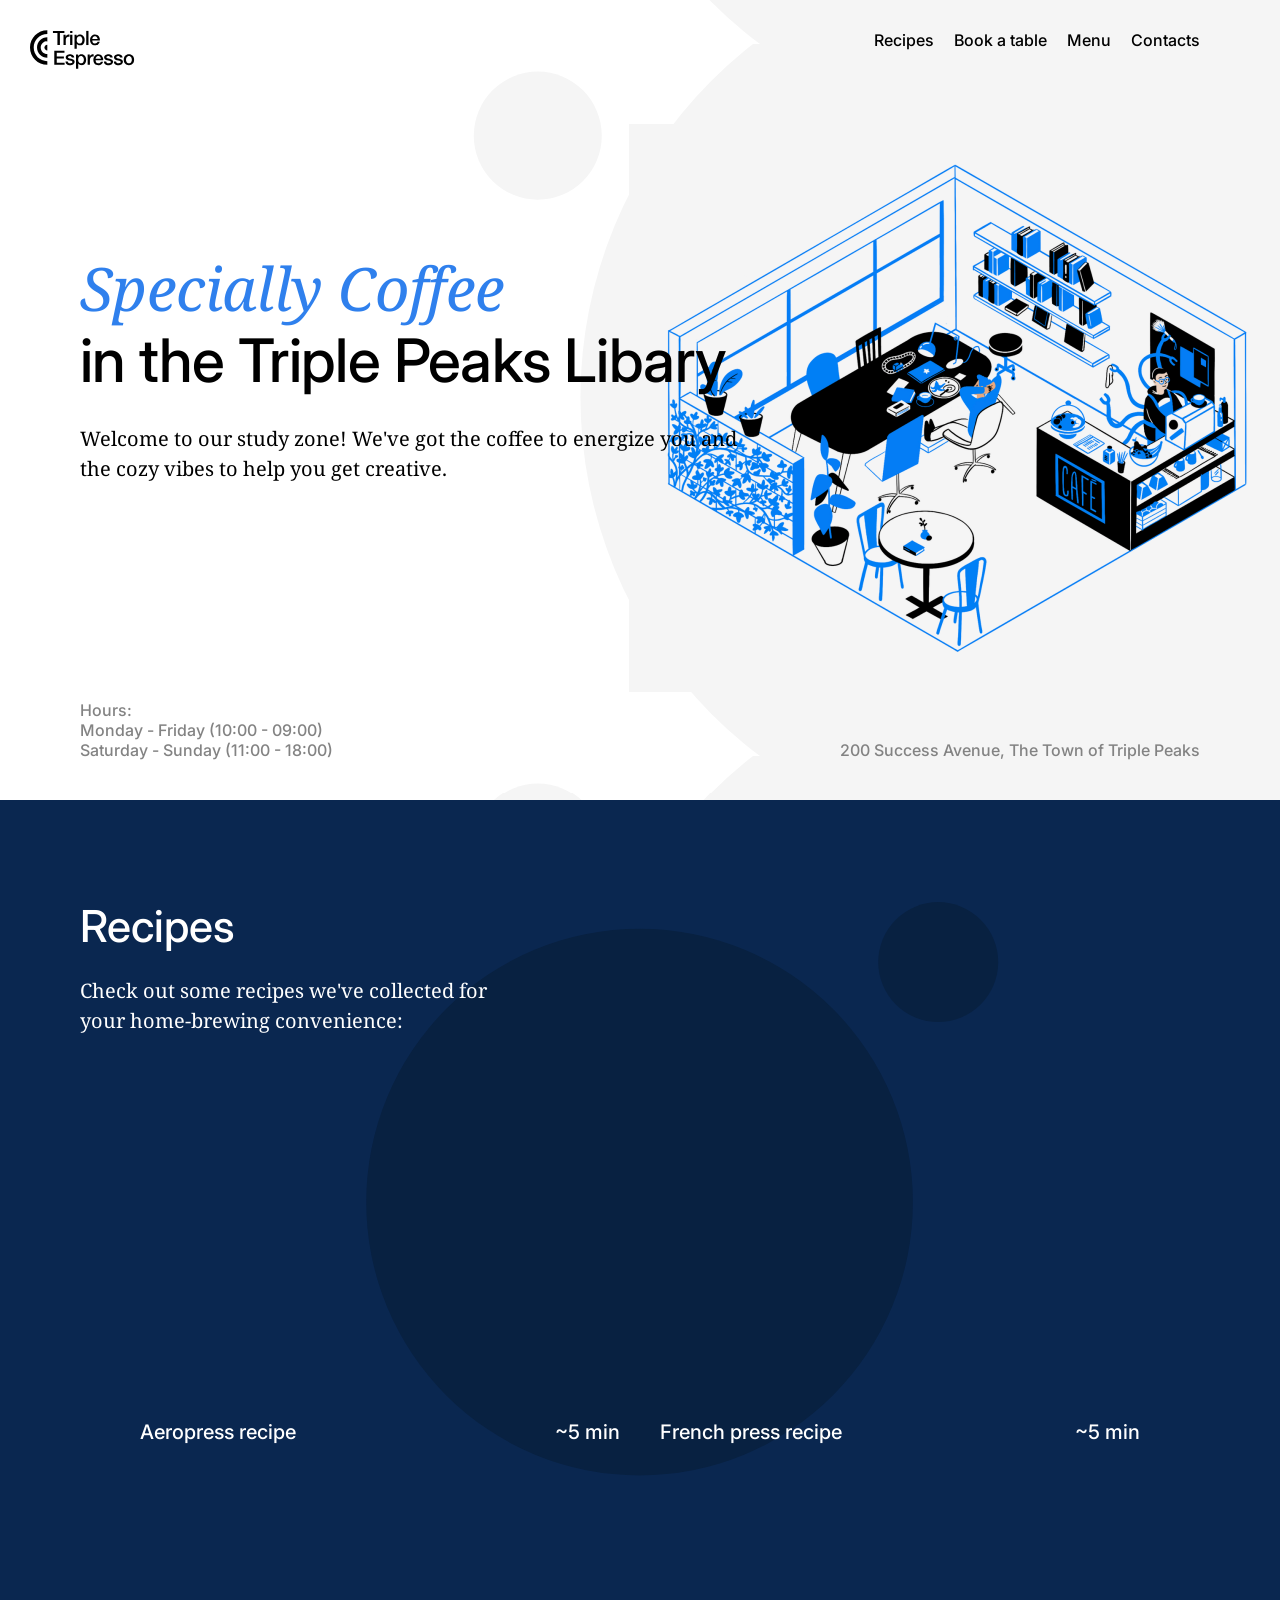
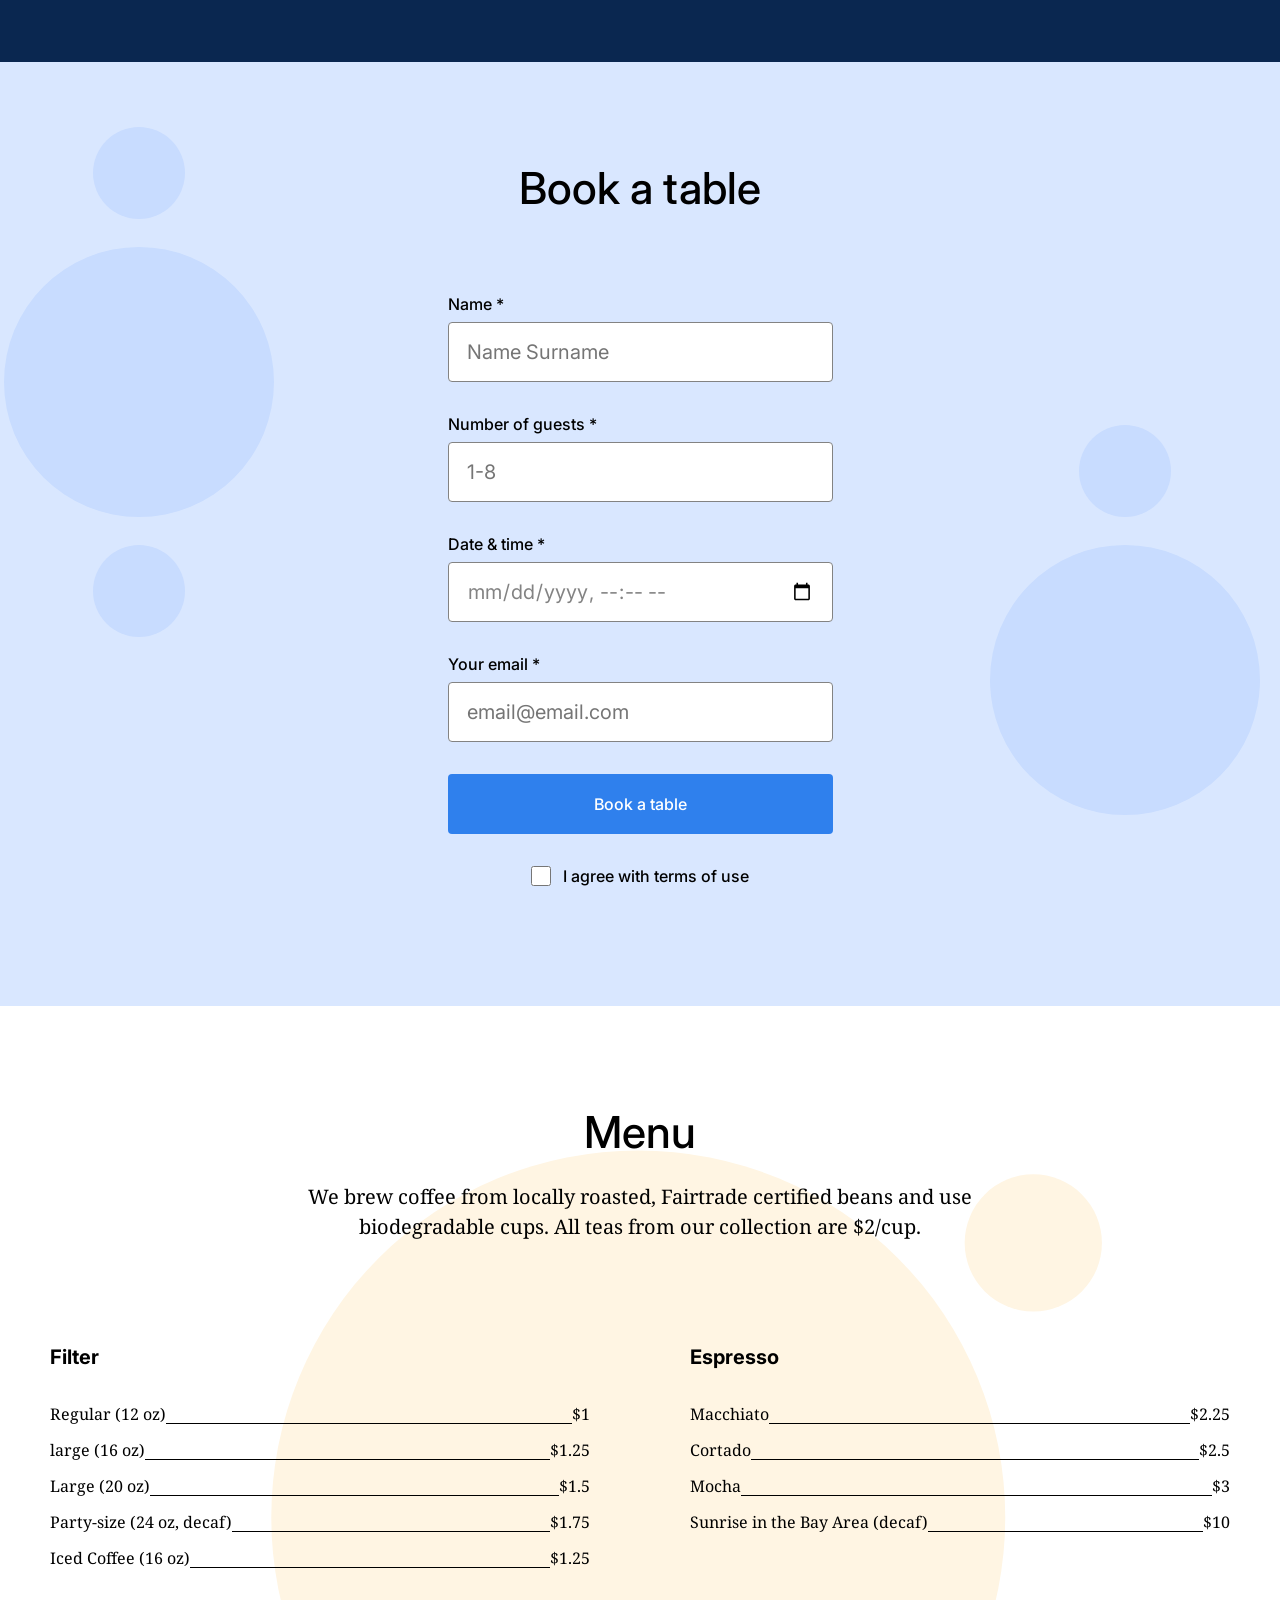
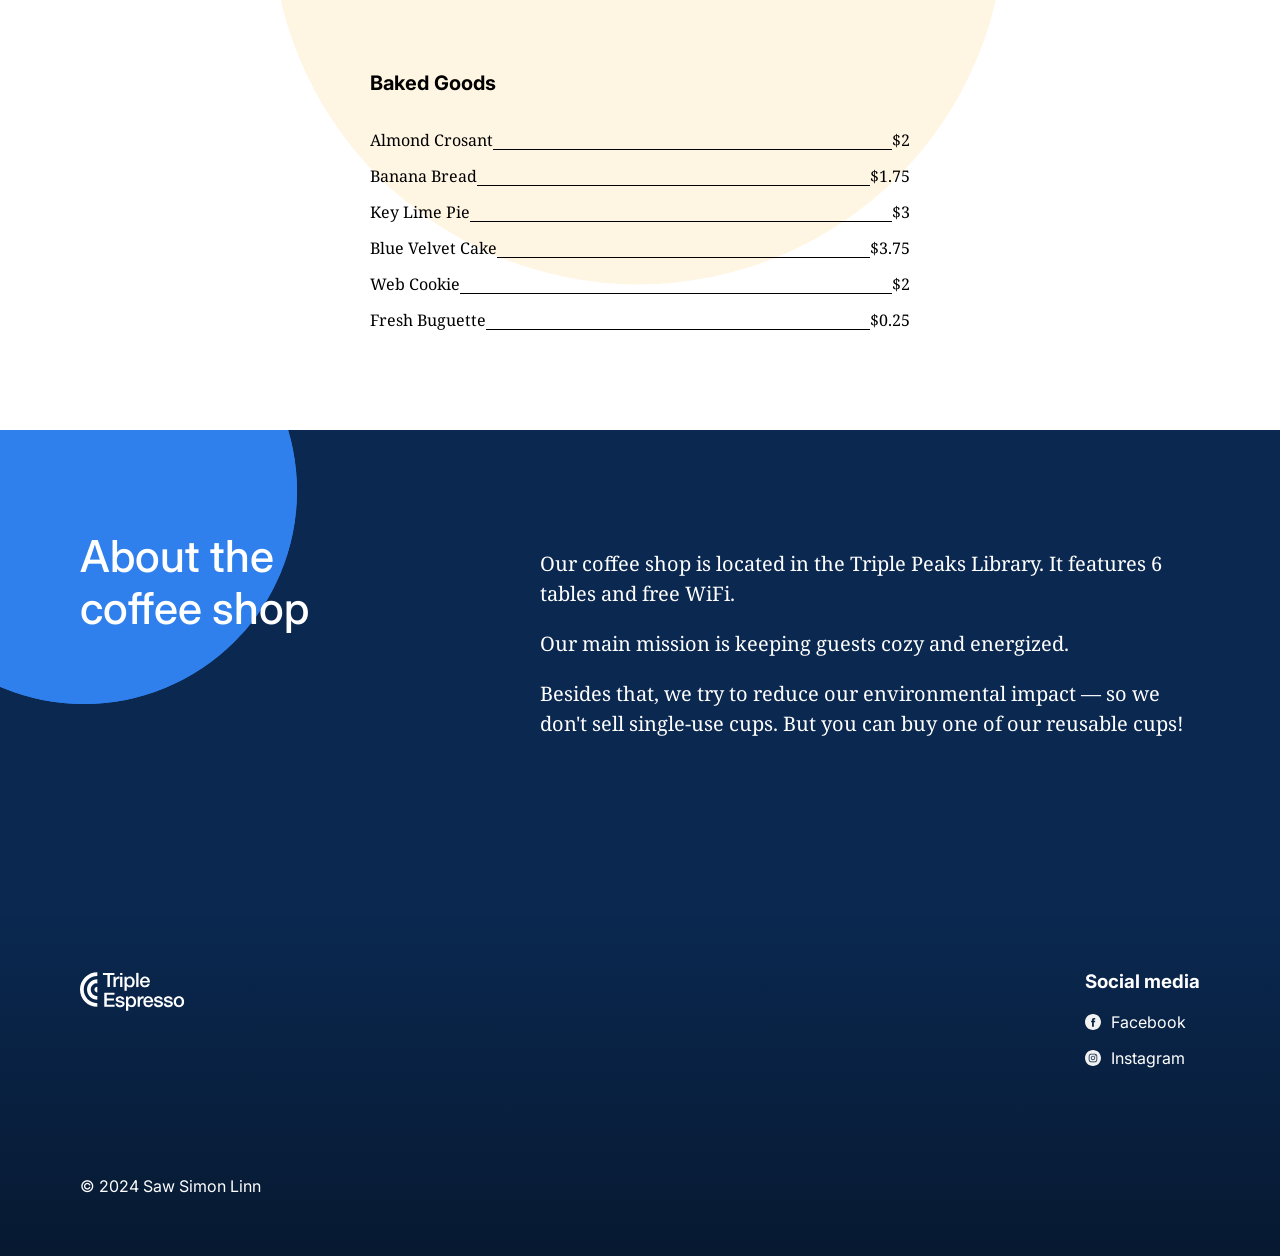
==== index.html @ 08f8cc11 "Add files via upload" ====
<!DOCTYPE html>
<html lang="en">
  <head>
    <meta charset="UTF-8" />
    <meta name="viewport" content="width=device-width, initial-scale=1.0" />
    <meta name="description" content="Coffee Shop Landing Page" />
    <meta name="author" content="Saw Simon Linn" />
    <meta name="keywords" content="HTML, CSS" />
    <link rel="stylesheet" href="./pages/index.css" />
    <link rel="icon" type="image/x-icon" href="favicon.ico" />
    <title>Coffee Shop</title>
    <link rel="preconnect" href="https://fonts.googleapis.com" />
    <link rel="preconnect" href="https://fonts.gstatic.com" crossorigin />
    <link
      href="https://fonts.googleapis.com/css2?family=Inter:wght@400;500;700&family=Noto+Serif:ital@0;1&display=swap"
      rel="stylesheet"
    />
  </head>
  <body>
    <div class="page">
      <header class="header">
        <nav class="nav">
          <img
            src="./images/logo_coffeeshop_dark.svg"
            alt="coffee shop logo"
            class="nav__logo"
          />
          <ul class="nav__links">
            <li>
              <a href="#recipes" class="nav__link">Recipes</a>
            </li>
            <li>
              <a href="#reservation" class="nav__link">Book a table</a>
            </li>
            <li>
              <a href="#menu" class="nav__link">Menu</a>
            </li>
            <li>
              <a href="#about" class="nav__link">Contacts</a>
            </li>
          </ul>
        </nav>
        <h1 class="header__title">
          <span class="header__span-accent"> Specially Coffee</span> in the
          Triple Peaks Libary
        </h1>
        <p class="header__description">
          Welcome to our study zone! We've got the coffee to energize you and
          the cozy vibes to help you get creative.
        </p>
        <img
          src="./images/inside_coffee_shop.png"
          alt="the inside view of coffee bar with library"
          class="header__image"
        />
        <div class="header__footer">
          <div class="header__paragraphs">
            <p class="header__paragraph">Hours:</p>
            <p class="header__paragraph">Monday - Friday (10:00 - 09:00)</p>
            <p class="header__paragraph">Saturday - Sunday (11:00 - 18:00)</p>
          </div>
          <p class="header__paragraph">
            200 Success Avenue, The Town of Triple Peaks
          </p>
        </div>
      </header>
      <main class="content">
        <section class="recipes" id="recipes">
          <h2 class="recipes__title">Recipes</h2>
          <p class="recipes__subtitle">
            Check out some recipes we've collected for your home-brewing
            convenience:
          </p>
          <ul class="recipes__videos">
            <li class="recipes__video">
              <iframe
                class="recipes__iframe"
                src="https://www.youtube.com/embed/j6VlT_jUVPc?si=QgY-lntQ2Mzpj3Ct"
                title="YouTube video player"
                allow="accelerometer; autoplay; clipboard-write; encrypted-media; gyroscope; picture-in-picture; web-share"
                referrerpolicy="strict-origin-when-cross-origin"
                allowfullscreen
              ></iframe>
              <p class="recipes__video-caption">
                <span>Aeropress recipe</span> ~5 min
              </p>
            </li>
            <li class="recipes__video">
              <iframe
                class="recipes__iframe"
                src="https://www.youtube.com/embed/st571DYYTR8?si=Un78NcoRBizsktrS"
                title="YouTube video player"
                allow="accelerometer; autoplay; clipboard-write; encrypted-media; gyroscope; picture-in-picture; web-share"
                referrerpolicy="strict-origin-when-cross-origin"
                allowfullscreen
              ></iframe>
              <p class="recipes__video-caption">
                <span>French press recipe</span> ~5 min
              </p>
            </li>
          </ul>
        </section>
        <section class="reservation" id="reservation">
          <h2 class="reservation__title">Book a table</h2>
          <form class="reservation__form form">
            <fieldset class="form__fieldset">
              <label for="username" class="form__label"
                >Name *
                <input
                  type="text"
                  id="username"
                  class="form__input"
                  placeholder="Name Surname"
                  required
              /></label>

              <label for="number-of-guests" class="form__label"
                >Number of guests *
                <input
                  type="number"
                  min="1"
                  max="8"
                  id="number-of-guests"
                  class="form__input"
                  placeholder="1-8"
                  required
              /></label>

              <label for="date-time" class="form__label"
                >Date & time *
                <input
                  type="datetime-local"
                  id="date-time"
                  class="form__input"
                  required
              /></label>

              <label for="your-email" class="form__label"
                >Your email *
                <input
                  type="email"
                  id="your-email"
                  class="form__input"
                  placeholder="email@email.com"
                  required
              /></label>
            </fieldset>
            <button type="submit" class="form__button">Book a table</button>
            <label class="form__label" for="book-a-table">
              <input
                type="checkbox"
                name="book-a-table"
                id="book-a-table"
                class="form__input"
              />
              I agree with terms of use
            </label>
          </form>
        </section>
        <section class="menu" id="menu">
          <h2 class="menu__title">Menu</h2>
          <p class="menu__subtitle">
            We brew coffee from locally roasted, Fairtrade certified beans and
            use biodegradable cups. All teas from our collection are $2/cup.
          </p>
          <ul class="menu__card">
            <li class="card">
              <h5 class="card__title">Filter</h5>
              <ul class="card__list">
                <li class="card__list-item">
                  Regular (12 oz)
                  <span class="card__list-divider"></span>
                  $1
                </li>
                <li class="card__list-item">
                  large (16 oz)
                  <span class="card__list-divider"></span>
                  $1.25
                </li>
                <li class="card__list-item">
                  Large (20 oz)
                  <span class="card__list-divider"></span>
                  $1.5
                </li>
                <li class="card__list-item">
                  Party-size (24 oz, decaf)
                  <span class="card__list-divider"></span>
                  $1.75
                </li>
                <li class="card__list-item">
                  Iced Coffee (16 oz)
                  <span class="card__list-divider"></span>
                  $1.25
                </li>
              </ul>
            </li>
            <li class="card">
              <h5 class="card__title">Espresso</h5>
              <ul class="card__list">
                <li class="card__list-item">
                  Macchiato
                  <span class="card__list-divider"></span>
                  $2.25
                </li>
                <li class="card__list-item">
                  Cortado
                  <span class="card__list-divider"></span>
                  $2.5
                </li>
                <li class="card__list-item">
                  Mocha
                  <span class="card__list-divider"></span>
                  $3
                </li>
                <li class="card__list-item">
                  Sunrise in the Bay Area (decaf)
                  <span class="card__list-divider"></span>
                  $10
                </li>
              </ul>
            </li>
            <li class="card">
              <h5 class="card__title">Baked Goods</h5>
              <ul class="card__list">
                <li class="card__list-item">
                  Almond Crosant
                  <span class="card__list-divider"></span>
                  $2
                </li>
                <li class="card__list-item">
                  Banana Bread
                  <span class="card__list-divider"></span>
                  $1.75
                </li>
                <li class="card__list-item">
                  Key Lime Pie
                  <span class="card__list-divider"></span>
                  $3
                </li>
                <li class="card__list-item">
                  Blue Velvet Cake
                  <span class="card__list-divider"></span>
                  $3.75
                </li>
                <li class="card__list-item">
                  Web Cookie
                  <span class="card__list-divider"></span>
                  $2
                </li>
                <li class="card__list-item">
                  Fresh Buguette
                  <span class="card__list-divider"></span>
                  $0.25
                </li>
              </ul>
            </li>
          </ul>
        </section>
        <section class="about" id="about">
          <h2 class="about__title">About the coffee shop</h2>
          <div class="about__content">
            <p class="about__paragraph">
              Our coffee shop is located in the Triple Peaks Library. It
              features 6 tables and free WiFi.
            </p>
            <p class="about__paragraph">
              Our main mission is keeping guests cozy and energized.
            </p>
            <p class="about__paragraph">
              Besides that, we try to reduce our environmental impact — so we
              don't sell single-use cups. But you can buy one of our reusable
              cups!
            </p>
          </div>
          <div class="about__circle"></div>
          <div class="about__circle about__circle_animation_blurred"></div>
        </section>
      </main>
      <footer class="footer" id="footer">
        <div class="footer__content">
          <img
            src="./images/logo_coffeeshop_light.svg"
            alt="coffee shop logo"
            class="footer__logo"
          />
          <div>
            <h3 class="footer__social-heading">Social media</h3>
            <ul class="footer__list">
              <li class="footer__list-item">
                <img
                  src="./images/facebook_white.svg"
                  alt="facebook logo"
                  class="footer__social-icon"
                />
                <a href="#" class="footer__social-link"> Facebook</a>
              </li>
              <li class="footer__list-item">
                <img
                  src="./images/instagram_white.svg"
                  alt="facebook logo"
                  class="footer__social-icon"
                />
                <a href="#" class="footer__social-link"> Instagram</a>
              </li>
            </ul>
          </div>
        </div>
        <p class="footer__copyright">&copy; 2024 Saw Simon Linn</p>
      </footer>
    </div>
  </body>
</html>
---- pages/index.css ----
@import url("../vendor/normalize.css");
@import url("../blocks/page.css");
@import url("../blocks/header.css");
@import url("../blocks/nav.css");
@import url("../blocks/recipes.css");
@import url("../blocks/reservation.css");
@import url("../blocks/form.css");
@import url("../blocks/menu.css");
@import url("../blocks/card.css");
@import url("../blocks/about.css");
@import url("../blocks/footer.css");
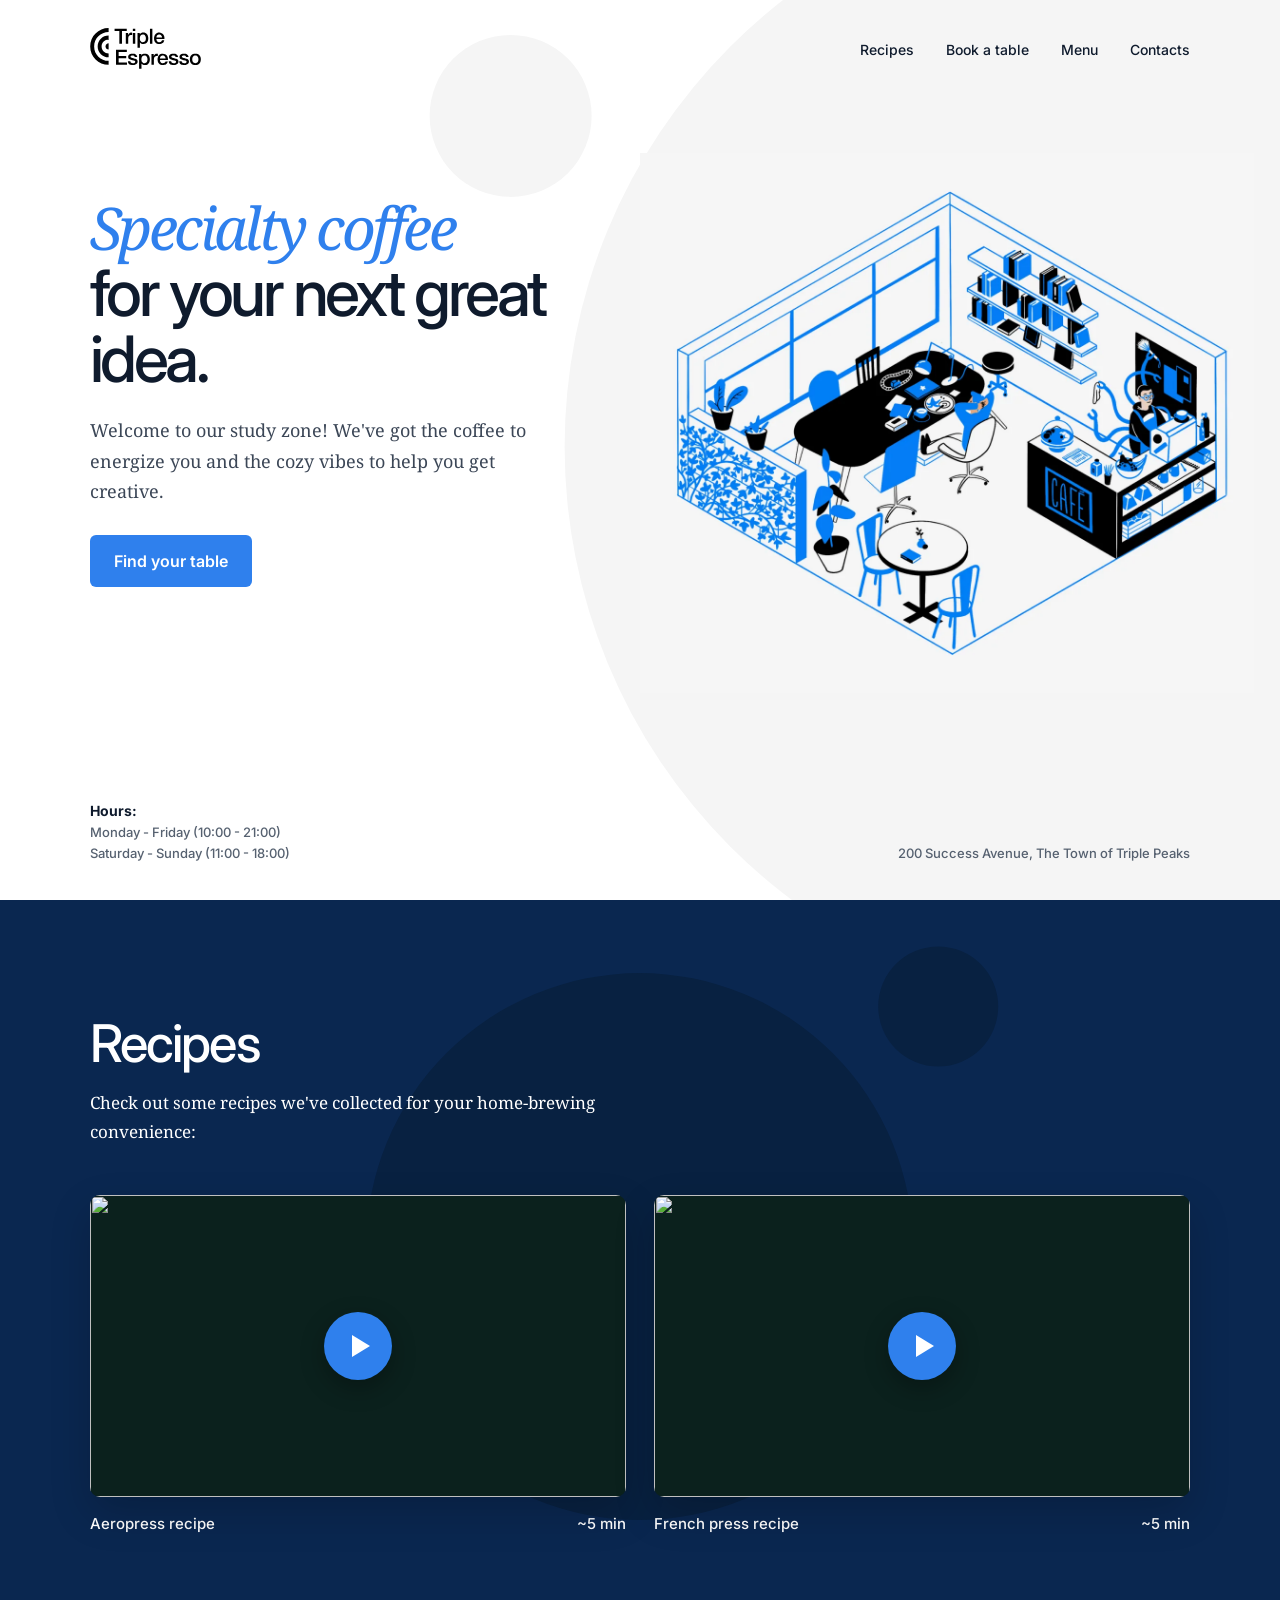
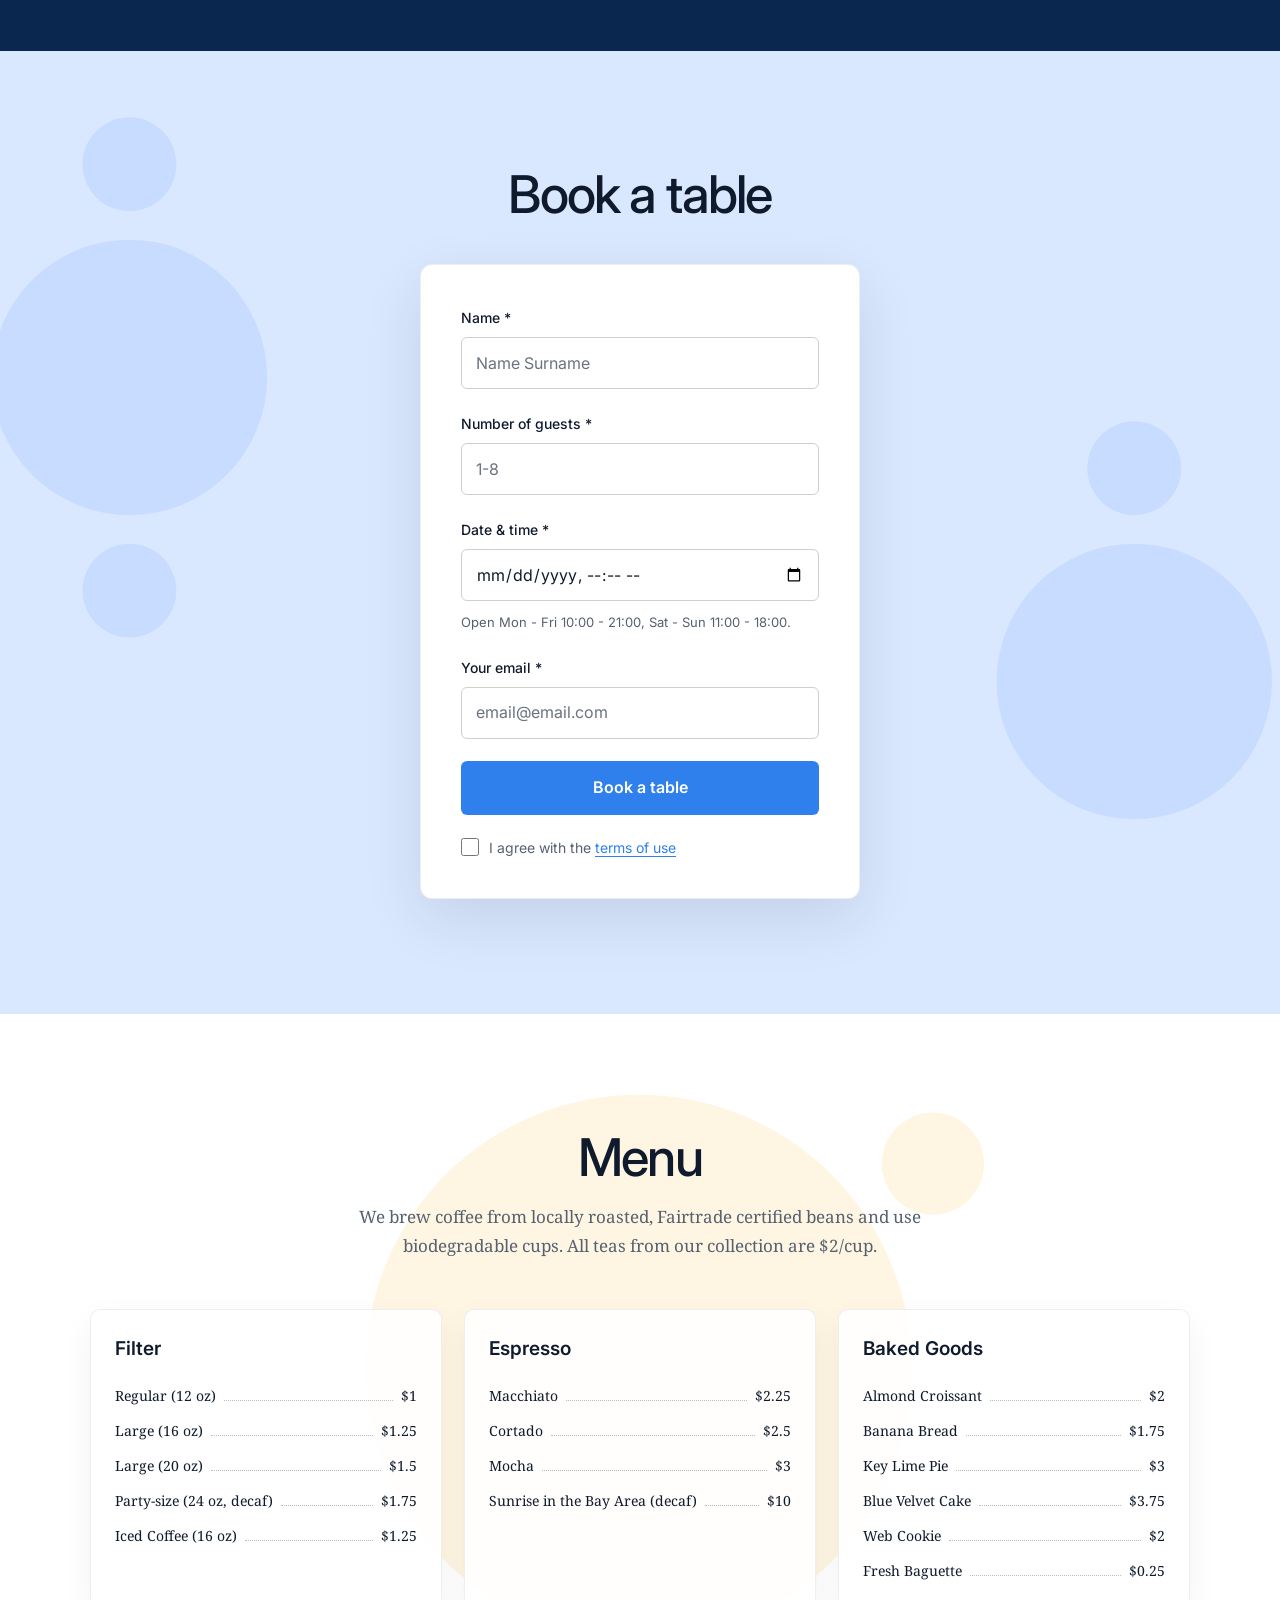
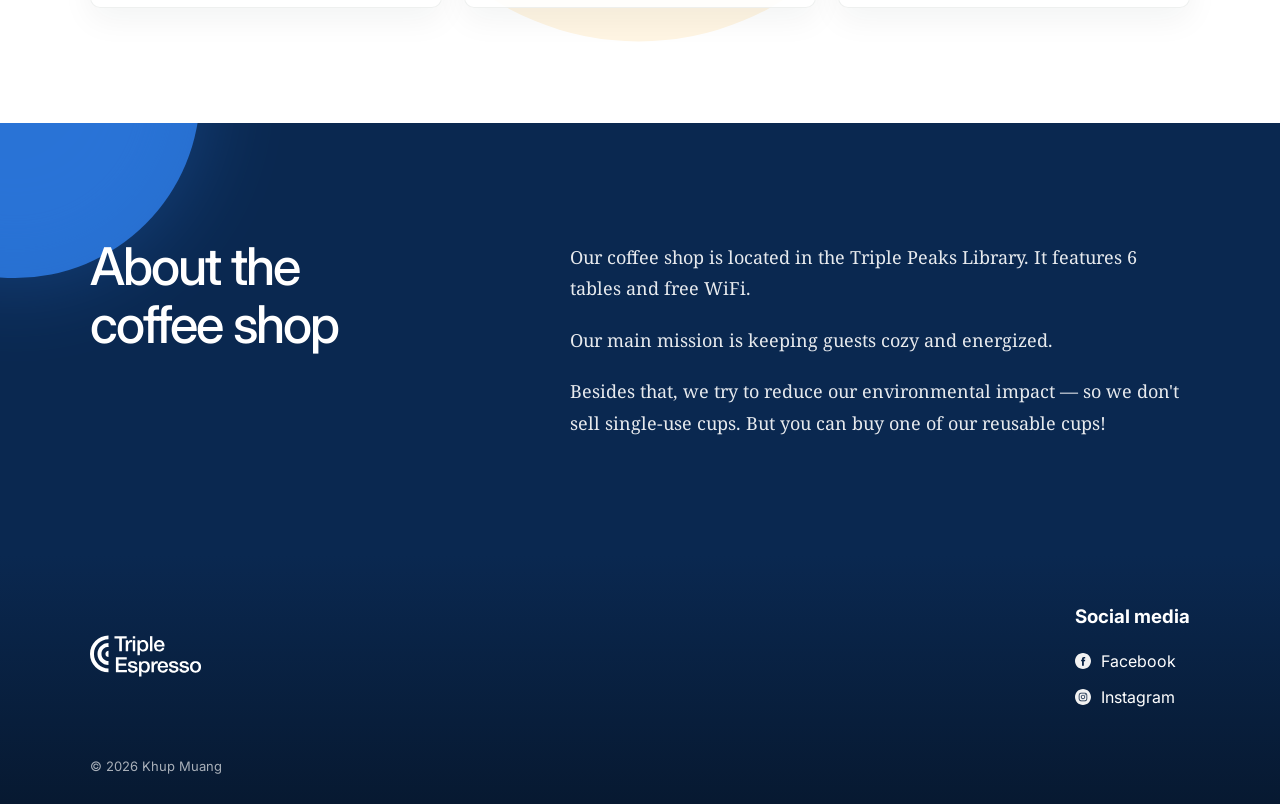
==== commit 0b8a8148: "Add files via upload" ====
--- a/index.html
+++ b/index.html
@@ -3,12 +3,24 @@
   <head>
     <meta charset="UTF-8" />
     <meta name="viewport" content="width=device-width, initial-scale=1.0" />
-    <meta name="description" content="Coffee Shop Landing Page" />
-    <meta name="author" content="Saw Simon Linn" />
-    <meta name="keywords" content="HTML, CSS" />
+    <meta
+      name="description"
+      content="Triple Espresso is a cozy coffee shop inside the Triple Peaks Library. Fairtrade coffee, fresh baked goods, free WiFi and tables you can book online."
+    />
+    <meta name="author" content="Khup Muang" />
+    <meta property="og:type" content="website" />
+    <meta property="og:site_name" content="Triple Espresso" />
+    <meta property="og:title" content="Triple Espresso | Specialty coffee for your next great idea" />
+    <meta
+      property="og:description"
+      content="A cozy study-friendly coffee shop inside the Triple Peaks Library. Browse the menu and book a table online."
+    />
+    <meta name="twitter:card" content="summary" />
+    <meta name="theme-color" content="#2f80ed" />
     <link rel="stylesheet" href="./pages/index.css" />
-    <link rel="icon" type="image/x-icon" href="favicon.ico" />
-    <title>Coffee Shop</title>
+    <link rel="icon" type="image/x-icon" href="./favicon.ico" />
+    <script src="./scripts/site.js" defer></script>
+    <title>Triple Espresso</title>
     <link rel="preconnect" href="https://fonts.googleapis.com" />
     <link rel="preconnect" href="https://fonts.gstatic.com" crossorigin />
     <link
@@ -19,13 +31,24 @@
   <body>
     <div class="page">
       <header class="header">
-        <nav class="nav">
-          <img
-            src="./images/logo_coffeeshop_dark.svg"
-            alt="coffee shop logo"
-            class="nav__logo"
-          />
-          <ul class="nav__links">
+        <nav class="nav" aria-label="Main navigation">
+          <a href="./index.html" class="nav__home">
+            <img
+              src="./images/logo_coffeeshop_dark.svg"
+              alt="Triple Espresso home"
+              class="nav__logo"
+            />
+          </a>
+          <button
+            type="button"
+            class="nav__toggle"
+            aria-expanded="false"
+            aria-controls="nav-links"
+            aria-label="Toggle menu"
+          >
+            <span class="nav__toggle-bar"></span>
+          </button>
+          <ul class="nav__links" id="nav-links">
             <li>
               <a href="#recipes" class="nav__link">Recipes</a>
             </li>
@@ -36,27 +59,30 @@
               <a href="#menu" class="nav__link">Menu</a>
             </li>
             <li>
-              <a href="#about" class="nav__link">Contacts</a>
+              <a href="./contact.html" class="nav__link">Contacts</a>
             </li>
           </ul>
         </nav>
         <h1 class="header__title">
-          <span class="header__span-accent"> Specially Coffee</span> in the
-          Triple Peaks Libary
+          <span class="header__span-accent">Specialty coffee</span> for your
+          next great idea.
         </h1>
         <p class="header__description">
           Welcome to our study zone! We've got the coffee to energize you and
           the cozy vibes to help you get creative.
         </p>
+        <a class="header__button" href="#reservation">Find your table</a>
         <img
-          src="./images/inside_coffee_shop.png"
+          src="./images/inside_coffee_shop.webp"
           alt="the inside view of coffee bar with library"
           class="header__image"
+          width="1292"
+          height="1136"
         />
         <div class="header__footer">
           <div class="header__paragraphs">
             <p class="header__paragraph">Hours:</p>
-            <p class="header__paragraph">Monday - Friday (10:00 - 09:00)</p>
+            <p class="header__paragraph">Monday - Friday (10:00 - 21:00)</p>
             <p class="header__paragraph">Saturday - Sunday (11:00 - 18:00)</p>
           </div>
           <p class="header__paragraph">
@@ -73,27 +99,45 @@
           </p>
           <ul class="recipes__videos">
             <li class="recipes__video">
-              <iframe
-                class="recipes__iframe"
-                src="https://www.youtube.com/embed/j6VlT_jUVPc?si=QgY-lntQ2Mzpj3Ct"
-                title="YouTube video player"
-                allow="accelerometer; autoplay; clipboard-write; encrypted-media; gyroscope; picture-in-picture; web-share"
-                referrerpolicy="strict-origin-when-cross-origin"
-                allowfullscreen
-              ></iframe>
+              <button
+                type="button"
+                class="recipes__facade"
+                data-video-id="j6VlT_jUVPc"
+                data-title="Aeropress coffee recipe"
+                aria-label="Play video: Aeropress coffee recipe"
+              >
+                <img
+                  src="https://i.ytimg.com/vi/j6VlT_jUVPc/hqdefault.jpg"
+                  alt=""
+                  class="recipes__thumb"
+                  width="480"
+                  height="360"
+                  loading="lazy"
+                />
+                <span class="recipes__play" aria-hidden="true"></span>
+              </button>
               <p class="recipes__video-caption">
                 <span>Aeropress recipe</span> ~5 min
               </p>
             </li>
             <li class="recipes__video">
-              <iframe
-                class="recipes__iframe"
-                src="https://www.youtube.com/embed/st571DYYTR8?si=Un78NcoRBizsktrS"
-                title="YouTube video player"
-                allow="accelerometer; autoplay; clipboard-write; encrypted-media; gyroscope; picture-in-picture; web-share"
-                referrerpolicy="strict-origin-when-cross-origin"
-                allowfullscreen
-              ></iframe>
+              <button
+                type="button"
+                class="recipes__facade"
+                data-video-id="st571DYYTR8"
+                data-title="French press coffee recipe"
+                aria-label="Play video: French press coffee recipe"
+              >
+                <img
+                  src="https://i.ytimg.com/vi/st571DYYTR8/hqdefault.jpg"
+                  alt=""
+                  class="recipes__thumb"
+                  width="480"
+                  height="360"
+                  loading="lazy"
+                />
+                <span class="recipes__play" aria-hidden="true"></span>
+              </button>
               <p class="recipes__video-caption">
                 <span>French press recipe</span> ~5 min
               </p>
@@ -102,13 +146,20 @@
         </section>
         <section class="reservation" id="reservation">
           <h2 class="reservation__title">Book a table</h2>
-          <form class="reservation__form form">
+          <form
+            class="reservation__form form"
+            action="https://formspree.io/f/xjyvwyqd"
+            method="POST"
+            data-success="Thanks! Your table request is in. We'll email you to confirm."
+          >
+            <input type="hidden" name="_subject" value="Table reservation" />
             <fieldset class="form__fieldset">
               <label for="username" class="form__label"
                 >Name *
                 <input
                   type="text"
                   id="username"
+                  name="name"
                   class="form__input"
                   placeholder="Name Surname"
                   required
@@ -121,6 +172,7 @@
                   min="1"
                   max="8"
                   id="number-of-guests"
+                  name="guests"
                   class="form__input"
                   placeholder="1-8"
                   required
@@ -131,15 +183,21 @@
                 <input
                   type="datetime-local"
                   id="date-time"
+                  name="date_time"
                   class="form__input"
+                  aria-describedby="date-hint"
                   required
               /></label>
+              <p class="form__hint" id="date-hint">
+                Open Mon - Fri 10:00 - 21:00, Sat - Sun 11:00 - 18:00.
+              </p>
 
               <label for="your-email" class="form__label"
                 >Your email *
                 <input
                   type="email"
                   id="your-email"
+                  name="email"
                   class="form__input"
                   placeholder="email@email.com"
                   required
@@ -149,12 +207,19 @@
             <label class="form__label" for="book-a-table">
               <input
                 type="checkbox"
-                name="book-a-table"
+                name="terms"
                 id="book-a-table"
                 class="form__input"
+                required
               />
-              I agree with terms of use
+              <span
+                >I agree with the
+                <a href="./terms.html" class="form__link" target="_blank"
+                  >terms of use</a
+                ></span
+              >
             </label>
+            <p class="form__status" role="status" aria-live="polite"></p>
           </form>
         </section>
         <section class="menu" id="menu">
@@ -165,7 +230,7 @@
           </p>
           <ul class="menu__card">
             <li class="card">
-              <h5 class="card__title">Filter</h5>
+              <h3 class="card__title">Filter</h3>
               <ul class="card__list">
                 <li class="card__list-item">
                   Regular (12 oz)
@@ -173,7 +238,7 @@
                   $1
                 </li>
                 <li class="card__list-item">
-                  large (16 oz)
+                  Large (16 oz)
                   <span class="card__list-divider"></span>
                   $1.25
                 </li>
@@ -195,7 +260,7 @@
               </ul>
             </li>
             <li class="card">
-              <h5 class="card__title">Espresso</h5>
+              <h3 class="card__title">Espresso</h3>
               <ul class="card__list">
                 <li class="card__list-item">
                   Macchiato
@@ -220,10 +285,10 @@
               </ul>
             </li>
             <li class="card">
-              <h5 class="card__title">Baked Goods</h5>
+              <h3 class="card__title">Baked Goods</h3>
               <ul class="card__list">
                 <li class="card__list-item">
-                  Almond Crosant
+                  Almond Croissant
                   <span class="card__list-divider"></span>
                   $2
                 </li>
@@ -248,7 +313,7 @@
                   $2
                 </li>
                 <li class="card__list-item">
-                  Fresh Buguette
+                  Fresh Baguette
                   <span class="card__list-divider"></span>
                   $0.25
                 </li>
@@ -292,20 +357,32 @@
                   alt="facebook logo"
                   class="footer__social-icon"
                 />
-                <a href="#" class="footer__social-link"> Facebook</a>
+                <a
+                  href="https://www.facebook.com/"
+                  class="footer__social-link"
+                  target="_blank"
+                  rel="noopener noreferrer"
+                  >Facebook</a
+                >
               </li>
               <li class="footer__list-item">
                 <img
                   src="./images/instagram_white.svg"
-                  alt="facebook logo"
+                  alt="instagram logo"
                   class="footer__social-icon"
                 />
-                <a href="#" class="footer__social-link"> Instagram</a>
+                <a
+                  href="https://www.instagram.com/"
+                  class="footer__social-link"
+                  target="_blank"
+                  rel="noopener noreferrer"
+                  >Instagram</a
+                >
               </li>
             </ul>
           </div>
         </div>
-        <p class="footer__copyright">&copy; 2024 Saw Simon Linn</p>
+        <p class="footer__copyright">&copy; 2026 Khup Muang</p>
       </footer>
     </div>
   </body>
--- a/pages/index.css
+++ b/pages/index.css
@@ -8,4 +8,5 @@
 @import url("../blocks/menu.css");
 @import url("../blocks/card.css");
 @import url("../blocks/about.css");
+@import url("../blocks/contact.css");
 @import url("../blocks/footer.css");
